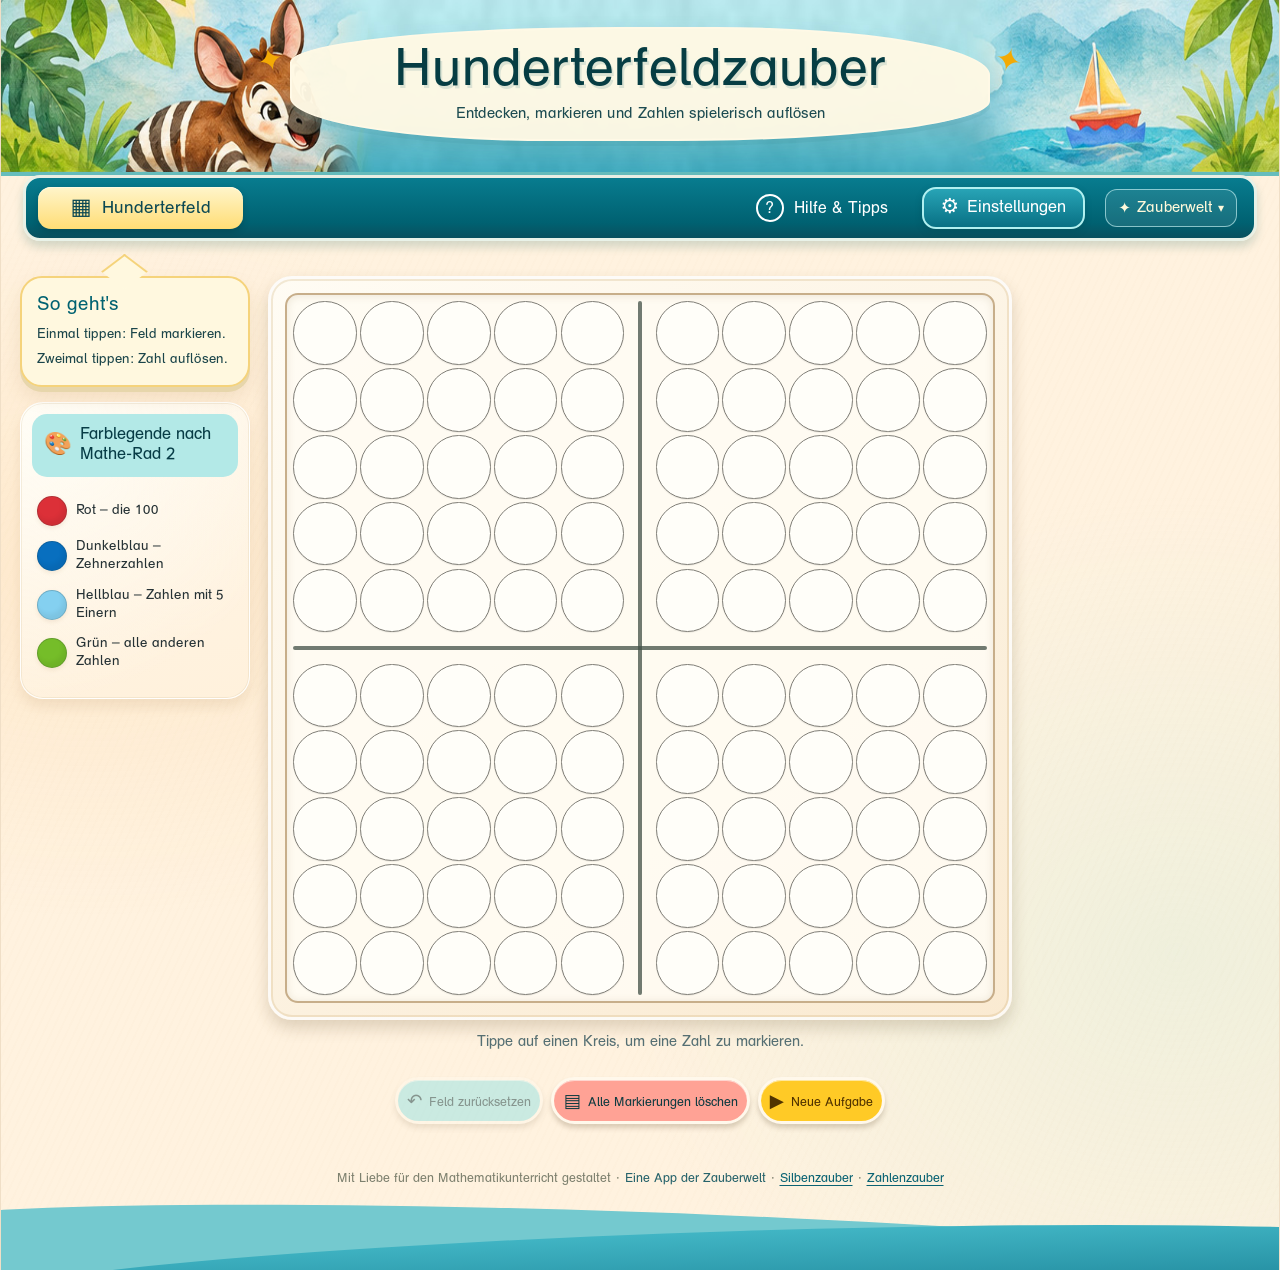
==== hunderterfeldzauber-release/index.html @ 1e8a5114 "Release Hunderterfeldzauber 1.0 as independent Zauberwelt site" ====
<!doctype html>
<html lang="de">
<head>
<meta charset="utf-8">
<meta name="viewport" content="width=device-width, initial-scale=1, viewport-fit=cover">
<meta name="theme-color" content="#0c6470">
<meta name="description" content="Hunderterfeldzauber – Zahlen verstecken, markieren und spielerisch auflösen.">
<title>Hunderterfeldzauber · Zauberwelt</title>
<style>
@font-face {
  font-family: "Druckschrift BH";
  src: url("[data-uri]") format("opentype");
  font-weight: 400;
  font-style: normal;
  font-display: swap;
}

:root {
  color-scheme: light;
  /* Die Datei enthält nur Regular: keine künstliche Fett- oder Kursivschrift. */
  font-synthesis: none;
  --ink: #113f43; --teal: #046675; --deep-teal: #064e59;
  --cream: #fff6e6; --paper: #fffaf0; --paper-edge: #e7d5b8;
  --green: #75bd29; --lightblue: #84d0f0; --blue: #086fbf; --red: #dc3038;
  --coral: #ff9f8d; --yellow: #ffcf42;
  font-family: "Druckschrift BH", "Trebuchet MS", "Arial Rounded MT Bold", system-ui, sans-serif;
}
* { box-sizing: border-box; }
html { background: #f7efe2; }
body { margin: 0; color: var(--ink); background: radial-gradient(ellipse at 20% 0%, #fffdf6 4%, #f7e9d3 85%); }
button, input { font: inherit; }
button { cursor: pointer; }
button:focus-visible, input:focus-visible + .switch-display, .voice-choices input:focus-visible { outline: 3px solid #fa9a24; outline-offset: 3px; }
button:disabled { cursor: not-allowed; opacity: .5; }
.hidden, [hidden] { display: none !important; }
.app-shell { max-width: 1536px; min-height: 100vh; margin: 0 auto; overflow: hidden; position: relative; border-left: 1px solid #f0dfc7; border-right: 1px solid #f0dfc7;
  background: radial-gradient(ellipse at 7% 45%, rgba(250,201,138,.22),transparent 35%), radial-gradient(ellipse at 92% 75%,rgba(197,234,213,.27),transparent 34%),
  repeating-linear-gradient(115deg,transparent 0,transparent 5px,rgba(180,125,64,.013) 5px,rgba(180,125,64,.013) 7px), #fff2df;
}
.hero { min-height: 179px; position:relative; display:flex; align-items:flex-start; justify-content:center; padding: 14px 220px 15px 265px;
 background: radial-gradient(ellipse at 46% 10%,rgba(242,255,254,.93),transparent 45%),linear-gradient(180deg,#ade6ea 0%,#aee4eb 72%,#69c9d5 100%);
 border-bottom: 5px solid #b6ddca; }
.hero::before { content:""; pointer-events:none; position:absolute; inset:0; background:linear-gradient(140deg,transparent 35%,rgba(255,255,255,.16) 70%),
 repeating-radial-gradient(circle at 90% 50%,rgba(255,255,255,.25) 0 1px,transparent 2px 10px);opacity:.45; }
.hero-okapi { position:absolute; left:clamp(0px,5vw,96px); bottom:-2px; width:300px; max-width:30%; height:181px; object-fit:contain; object-position:left bottom; pointer-events:none; }
.hero-title { position:relative; min-width:0; width:max-content; max-width:100%; text-align:center; border-radius:38% 24% 36% 25% / 25% 40% 24% 33%;
 padding: 5px 23px 15px; background:rgba(255,249,226,.9); border: 2px solid rgba(255,255,255,.7); box-shadow: 0 6px 0 rgba(37,126,134,.14), 0 12px 30px rgba(12,92,104,.08); transform:rotate(-.4deg); }
.hero h1 { font-size:clamp(2rem,4.2vw,4.2rem); margin: 0; white-space:nowrap; color: #063d43; font-weight:900; letter-spacing:-.045em; text-shadow: 2px 3px 0 rgba(12,96,105,.13); line-height:1.1; }
.hero p { font-size:clamp(.84rem,1.4vw,1.26rem); margin:8px 0 0; font-weight:700; color:#1c4b51; }
.hero-sparkle { position:absolute;color:#f3aa05;font-size:2rem;top:12px; }
.hero-sparkle-left { left:-35px; transform:rotate(-16deg); }.hero-sparkle-right { right:-34px;transform:rotate(16deg); }
.paper-boat { position:absolute; right: max(4%,35px); bottom: 23px; font-size:4.2rem; filter:drop-shadow(0 5px 1px rgba(3,73,88,.17)); transform:rotate(-5deg); }
.top-nav { min-height:62px; position:relative; z-index:2; margin:-1px 22px 0; padding:7px 12px; border-radius:17px; border: 3px solid rgba(255,254,241,.91);
 background:linear-gradient(180deg,#087c8f,#006171 75%,#09505e); display:flex; gap:20px; align-items:center; color:#f4ffff; box-shadow: 0 6px 10px rgba(21,96,91,.19); }
.active-tab { display:flex;align-items:center; gap:10px; min-width:205px; justify-content:center; color:#0b4852; background:linear-gradient(180deg,#fff5cb,#ffdd75);
 border-radius:13px; padding:10px 20px; font-weight:900; font-size:1.08rem; box-shadow:inset 0 1px #fff9df,0 3px 6px rgba(2,42,52,.28); }
.active-tab span { font-size:1.4rem; line-height:1; }
.nav-help { border:0; background:transparent; color:#fff; padding:9px 14px; font-size:1rem; font-weight:800; border-radius:12px; margin-left:auto; display:flex; align-items:center; gap:10px; }
.nav-help:hover { background:#ffffff20; }
.nav-help span { width:28px; height:28px; border-radius:50%; border:2px solid #fff; display:grid;place-items:center; font-size:1rem; }
.beta-label { font-size:.81rem; color:#b7e8e9; padding-right:16px; white-space:nowrap; }
.main-layout { position:relative; padding: 28px 26px 13px; display:grid; grid-template-columns:minmax(218px, .86fr) minmax(430px, 1.66fr) minmax(218px, .85fr); align-items:start; gap:23px; grid-template-areas:"left board right"; }
.left-rail { grid-area:left; padding-top:8px; }
.board-area { grid-area:board; min-width:0; display:flex; flex-direction:column; align-items:stretch; }
.right-rail { grid-area:right; padding-top:8px; }
.paper-card { border-radius:23px; border:1px solid rgba(255,255,255,.9); background:radial-gradient(circle at 0 0,#fffdf6,transparent 80%),linear-gradient(170deg,#fff6e8,#fff1dc);
 padding:18px 16px 21px; box-shadow:0 8px 12px #966d3a1e, inset 0 0 0 1px #d9c6a44a; }
.paper-card + .paper-card { margin-top:18px; }
.paper-brush { display:flex; align-items:center;gap:8px; margin:0 0 16px; padding:8px 10px; color:#073c46; background:#b3e9e7;
 border-radius:31% 6% 25% 8% / 12% 36% 16% 34%; font-size: clamp(1.06rem,1.5vw,1.45rem); line-height:1.2; font-weight:900; }
.paper-brush span { font-size:1.65rem; flex-shrink:0; }
.instruction { display:flex; align-items:center; gap:14px; margin:18px 1px; }
.instruction p { margin:0; line-height:1.42; font-size:1.04rem; color:#202d31; }
.finger-icon { font-size:2.45rem; display:inline-block; transform:rotate(-22deg); color:#0587a0; text-shadow:2px 1px #ffb92b; }
.legend-card .paper-brush { margin-bottom:22px; }
.legend-line { display:flex;align-items:center; gap:11px; margin:12px 0; line-height:1.34; font-size:.99rem; color:#263235; }
.legend-dot { width:34px;height:34px; flex-shrink:0; border-radius:50%; border: 1px solid rgba(27,47,48,.22); box-shadow:inset -3px -5px 4px rgba(0,0,0,.06), 0 2px 4px #9a74451f; }
.green { background:var(--green);}.lightblue {background:var(--lightblue);}.blue { background:var(--blue);}.red { background:var(--red); }
.left-tip { margin:18px 10px; font-size:.87rem; color:#6c6555; line-height:1.42; }
.reveal-zone { height:91px; position:relative; display:flex;align-items:center;justify-content:center; }
.reveal-placeholder { text-align:center; color:#658383; font-weight:700; font-size:clamp(.84rem,1.2vw,1.06rem); padding-top:5px; }
.reveal-placeholder span { color:#ffbb19; }
.speech-bubble { position:absolute; z-index:4; bottom:-12px; left:50%; transform:translateX(-50%); border:3px solid #fffdf2; border-radius:50% 43% 49% 45% / 43% 53% 41% 46%;
 min-width:176px; height:109px; background: radial-gradient(circle at 28% 18%,#fff9b4,#ffe171 40%,#ffc92a 88%); box-shadow: 0 5px 0 #e3ae49, 0 11px 14px #7c68442b;
 display:flex; align-items:center; justify-content:center; gap:7px; padding:5px 22px 10px; }
.speech-bubble::after { content:""; position:absolute; left:var(--tail-left, 25px); bottom:-15px; width:25px;height:25px; background:#ffd953; border-bottom:3px solid #fffdf2;border-left:3px solid #fffdf2; transform:rotate(-28deg) skew(-15deg); }
.bubble-number { color:#004a56; font-weight:900; font-size:clamp(3.45rem,5.4vw,5.6rem); letter-spacing:-.04em; text-shadow:2px 3px 0 #b5d5a9; line-height:1; }
.listen-btn { border:2px solid #277285; border-radius:999px; background:#fff9e7; color:#164752; font-weight:900; font-size:.84rem; padding:8px 9px; box-shadow: 0 3px 4px #977b3945; white-space:nowrap; }
.listen-btn:hover { background:white; }.listen-btn span:first-child { font-size:1.15rem; }
.bubble-sunshine { position:absolute; left:-35px; top:-15px; color:#f8af00; font-size:2.3rem; }
.pop-in { animation:pop .48s cubic-bezier(.15,1.25,.35,1.05) both; }
@keyframes pop { 0% { opacity:0; transform:translateX(-50%) scale(.55) rotate(-9deg) } 70%{transform:translateX(-50%) scale(1.06) rotate(2deg)} 100% {opacity:1;transform:translateX(-50%) scale(1) rotate(0)} }
.board-paper { border-radius:24px; padding:14px; background:linear-gradient(145deg,#fffcf4,#faead1); box-shadow:0 8px 16px rgba(92,68,33,.2), inset 0 0 0 3px rgba(255,255,255,.85),inset 0 0 0 5px rgba(191,148,81,.2); }
.board { width:100%; aspect-ratio:1; display:grid; grid-template-columns:repeat(10,minmax(0,1fr)); grid-template-rows:repeat(10,minmax(0,1fr)); gap:3px; padding:6px; position:relative;
 border:2px solid #c7ae8a; border-radius:13px; background:rgba(255,252,243,.91); box-shadow:inset 0 1px 9px #886e4628; }
.board::before, .board::after { content:""; position:absolute;pointer-events:none;z-index:0;background:rgba(87,78,66,.72);border-radius:4px; }
.board::before { height:calc(100% - 8px);width:4px;left:calc(50% - 2px);top:4px; }
.board::after { width:calc(100% - 8px);height:4px;top:calc(50% - 2px);left:4px; }
.number-cell { min-width:0;min-height:0; position:relative;z-index:1;border:0;background:none;color:#102f36;display:grid;place-items:center;padding:0;
 font-size:clamp(.8rem,1.65vw,1.42rem);font-weight:900; touch-action:manipulation; -webkit-tap-highlight-color:transparent; }
.number-cell::before { content:""; border:1.75px solid #807e77; background:#fffef9; border-radius:50%; width:83%; aspect-ratio:1;position:absolute; z-index:-1;box-shadow:0 1px 1px rgba(20,30,30,.08);transition:background .18s ease,transform .18s ease,border-color .18s ease; }
.number-cell:hover::before { transform:scale(1.06); border-color:#166a76; }
.number-cell:focus-visible { outline:3px solid #ff9808;outline-offset:-2px;border-radius:50%; }
.number-cell[data-color=green]::before { background:var(--green); border-color:#518e1b; }
.number-cell[data-color=lightblue]::before { background:var(--lightblue); border-color:#4299c4; }
.number-cell[data-color=blue]::before { background:var(--blue); border-color:#00528d; }
.number-cell[data-color=red]::before { background:var(--red); border-color:#a82529; }
.number-cell[data-color=blue], .number-cell[data-color=red] { color:white; }
.number-cell.is-selected::before { outline:2px solid #f5be30;outline-offset:1px; }
.board-reset-flash { animation: resetFlash .5s ease both; }
@keyframes resetFlash { 50% {filter:brightness(1.1)} }
.board-status { margin:13px 1px 15px; color:#567074; text-align:center; min-height:2em; font-size:.92rem; line-height:1.3; }
.board-actions { display:flex; gap:8px; justify-content:center; flex-wrap:wrap; }
.action-btn { border-radius:999px; border:3px solid #fff8eb; font-size:clamp(.79rem,.92vw,.92rem); font-weight:900; padding:10px 9px; color:#103b41; box-shadow:0 4px 5px #6952383d,inset 0 1px #ffffff8c; }
.action-btn span { font-size:1.15rem; margin-right:3px; vertical-align:-.06em; }
.action-btn:not(:disabled):hover { filter:brightness(1.04);transform:translateY(-1px); }
.reset-btn { background:#96e3e4; }.clear-btn { background:#ffa295; }.new-btn { background:#ffca26;color:#513300; }
.settings-card { padding-bottom:25px; }
.setting-line { position:relative; display:flex; align-items:center; justify-content:space-between; column-gap:8px; min-height:54px; border-bottom:1px solid #d8c7b2; color:#25383b; font-size:.99rem; cursor:pointer; }
.setting-line > span:first-child { padding-right:4px; }
.switch-input { position:absolute; right:3px; width:46px;height:28px; margin:0; opacity:0;cursor:pointer; }
.switch-display { width:46px; height:27px; background:#a8a9a5;border-radius:15px;position:relative;flex:0 0 46px;box-shadow:inset 0 2px 3px #00000026; transition:background .18s; }
.switch-display::before { content:""; position:absolute; left:3px; top:3px; width:21px;height:21px;border-radius:50%; background:#fffefa;box-shadow:0 1px 3px #0003;transition:transform .18s; }
.switch-input:checked + .switch-display {background:#55a83d;}.switch-input:checked + .switch-display::before { transform:translateX(19px); }
.settings-divider {border-top:2px solid #d7c4ab;margin:19px 0 20px;}
.voice-choices { border:0;margin:0;padding:0;min-width:0; }
.voice-choices legend { font-size:1.32rem; font-weight:900; margin-bottom:10px; color:#114953; }
.voice-choices legend span {margin-right:6px;}
.voice-choices label {display:flex;align-items:center;gap:9px;padding:8px 5px;cursor:pointer;font-size:1rem;border-radius:10px; }
.voice-choices label:has(input:checked) {background:#ecf4da;}
.voice-choices input {accent-color:#55a73e;width:19px;height:19px;margin:0;}
.voice-choices:disabled { opacity:.47; }
.voice-note {font-size:.8rem;line-height:1.45;margin:13px 2px 0;color:#7a6a54;}
.voice-note.is-muted {opacity:.67;}
.little-leaves {text-align:center;font-size:4.2rem;color:#76a970;opacity:.62;transform:rotate(-22deg);margin-top:5px;}
.footer-art {height:110px; margin-top:10px;position:relative;overflow:hidden;display:flex;justify-content:center;align-items:flex-start;padding-top:10px; }
.footer-art p {position:relative;z-index:3;margin:0;color:#7e816f;font-size:.79rem;}
.wave {position:absolute;bottom:-38px;width:120%;height:90px;left:-10%;border-radius:50% 50% 0 0;pointer-events:none;}
.wave-back {background:#74c9cf;transform:rotate(2deg);bottom:-32px;}
.wave-front {background:linear-gradient(180deg,#41b5c4,#197f94);bottom:-51px;left:-2%; transform:rotate(-1.8deg);}
.help-dialog {max-width:min(570px,calc(100vw - 20px));width:100%;border:2px solid #e9d2a7;border-radius:26px;background:#fff8e9;color:#263739;padding:0;box-shadow:0 20px 80px #152b346e;}
.help-dialog::backdrop {background:#063a469e;}
.help-inner {padding:22px 26px 25px;}.help-header {display:flex;gap:15px;justify-content:space-between;align-items:start;}
.help-header h2 {margin:0;color:#085466;font-size:1.45rem;}.help-header button {border:0;background:#e8dfc9;border-radius:50%;width:35px;height:35px;line-height:1;font-size:1.8rem;flex:0 0 35px;}
.help-dialog p,.help-dialog li {line-height:1.52;}.help-dialog ol {padding-left:24px;}.help-dialog li {margin-bottom:10px;}
.help-inner > button {margin-top:10px;}
@media (max-width:1180px) {
 .main-layout {grid-template-columns:minmax(205px,.85fr) minmax(380px,1.7fr) minmax(205px,.85fr);gap:14px;padding-left:15px;padding-right:15px;}
 .paper-card {padding:14px 11px;}.instruction {gap:8px;}.legend-line {font-size:.87rem; gap:8px;}.legend-dot {width:29px;height:29px;}
 .hero {padding-left:240px;padding-right:125px;}.paper-boat {right:20px;font-size:3.2rem;}
 .board-paper {padding:11px;}.action-btn {padding:10px 11px;}
}
@media (max-width:960px) {
 .hero {min-height:156px; padding:17px 25px 15px 205px;justify-content:center;}
 .hero-okapi {width:235px;height:156px;left:6px;}.hero h1 {font-size:clamp(2rem,4.9vw,3.3rem);}.hero p {font-size:1rem;}
 .paper-boat {display:none;}.main-layout {grid-template-columns:minmax(0,1fr) minmax(0,1fr);grid-template-areas:"board board" "left right";max-width:750px;margin:0 auto;gap:14px;padding-top:15px;}
 .board-area {max-width:640px;width:100%;justify-self:center;}.left-rail,.right-rail{padding-top:0;}.reveal-zone {height:86px;}
 .paper-brush {font-size:1.15rem;}.paper-card {padding:15px 18px;}.legend-line {font-size:.97rem;}.instruction {gap:13px;}
 .left-tip {display:none;}.little-leaves {display:none;}
}
@media (max-width:640px) {
 .hero {min-height:110px; padding:17px 10px 11px 86px;}
 .hero-okapi {width:129px;height:109px;left:-26px;object-fit:contain;}
 .hero-title {padding:7px 8px 9px;border-radius:30px;max-width:100%;}
 .hero h1 {font-size:clamp(1.23rem,5.7vw,2rem);letter-spacing:-.05em;}
 .hero p {font-size:clamp(.62rem,2.55vw,.9rem);margin-top:6px;font-weight:700;}
 .hero-sparkle {display:none;}
 .top-nav {margin:0 8px;min-height:51px;border-width:2px;padding:5px 7px;border-radius:12px;gap:5px;}
 .active-tab {min-width:0; padding:8px 12px;font-size:.84rem;gap:5px;border-radius:9px;white-space:nowrap;}
 .active-tab span {font-size:1rem;}.nav-help {padding:7px 5px;font-size:.8rem;gap:5px;}.nav-help span {width:24px;height:24px;font-size:.85rem;}
 .beta-label {display:none;}
 .main-layout {display:flex; flex-direction:column;gap:16px;padding:7px 10px 20px;}
 .board-area {order:0;}.left-rail {order:1;width:100%;display:grid;grid-template-columns:1fr;gap:13px;}
 .right-rail {order:2;width:100%;}.paper-card + .paper-card {margin:0;}
 .reveal-zone {height:86px;}.reveal-placeholder {font-size:.83rem;max-width:100%;}
 .speech-bubble {height:95px;min-width:142px;bottom:-10px;}.bubble-number {font-size:3.5rem;}.listen-btn {font-size:.7rem;padding:7px;}.bubble-sunshine {left:-24px;}
 .board-paper {padding:7px;border-radius:16px;}.board {gap:2px;padding:3px;border-radius:8px;}
 .number-cell {font-size:clamp(.65rem,3vw,1rem);}.number-cell::before {border-width:1.2px;width:88%;}
 .board-status {margin:12px 0;font-size:.78rem;min-height:2.3em;}
 .board-actions {display:grid;grid-template-columns:1fr 1fr;gap:8px;align-items:stretch;}
 .action-btn {padding:10px 7px;font-size:.79rem;border-width:2px;border-radius:22px;white-space:normal;}
 .action-btn span {font-size:1rem;margin-right:2px;}.new-btn {grid-column:1/-1;}
 .paper-brush {font-size:1.15rem;}.paper-card{padding:15px 16px;}.legend-card .paper-brush{margin-bottom:14px;}
 .legend-line {margin:9px 0;font-size:.91rem;}.legend-dot{height:30px;width:30px;}
 .instruction {margin:11px 1px;}.instruction p {font-size:.96rem;}
 .footer-art {height:80px;}.footer-art p {font-size:.69rem;text-align:center;margin:0 15px;}
}
@media (max-width:355px) {
 .hero {padding-left:80px;}.hero-okapi {width:114px;left:-24px;}.hero h1 {font-size:1.16rem;}.hero p {font-size:.58rem;}
 .main-layout {padding-left:7px;padding-right:7px;}.number-cell {font-size:.64rem;}.number-cell::before {width:89%;}
 .nav-help {font-size:.73rem;}.active-tab {font-size:.78rem;padding:8px 7px;}
}
@media (prefers-reduced-motion:reduce) {
 *,*::before,*::after {animation-duration:.001ms!important; transition-duration:.001ms!important;}
}

/* Phase C.1: freigegebene Designkorrekturen, ohne Spiellogikänderungen */
.nav-settings {
  margin-left:auto; display:inline-flex; align-items:center; justify-content:center;
  gap:8px; border:2px solid #b0f0f0; border-radius:14px;
  background:linear-gradient(180deg,#28a4b6,#087084);
  color:#fff; font-weight:900; font-size:1.03rem; padding:9px 17px;
  box-shadow:0 3px 6px #044a5566;
}
.nav-settings:hover { background:linear-gradient(180deg,#4eb6c2,#087084); }
.nav-settings span { font-size:1.3rem; line-height:1; }
.nav-help { margin-left:auto; }
.nav-settings { margin-left:0; }
.main-layout {
  max-width:1320px; margin:0 auto; padding:26px 24px 24px;
  display:flex; flex-direction:column; align-items:center; gap:22px;
}
.left-rail { width:100%; max-width:980px; padding-top:0; display:grid; grid-template-columns:repeat(2,minmax(0,1fr)); gap:18px; align-items:start; }
.board-area { width:100%; max-width:980px; display:flex; flex-direction:column; align-items:center; }
.okapi-guide { display:flex;align-items:center;gap:12px;min-height:118px; }
.guide-okapi { width:92px;height:112px; flex:0 0 92px;display:flex;align-items:flex-end;overflow:hidden; border-radius:45% 45% 32% 40%;background:#b2e6e8;box-shadow:0 4px 12px #855d3a29; }
.guide-okapi img { display:block;width:175px;height:110px;max-width:none;object-fit:cover;object-position:left bottom;transform:translateX(-24px); }
.guide-bubble { position:relative;flex:1;min-width:0;display:flex;flex-direction:column;gap:8px;background:#fff8df;border:2px solid #f5d37b;border-radius:23px;padding:15px 13px;box-shadow:0 5px 0 #e7d6ab,0 10px 18px #a87e4b26;font-size:.88rem;line-height:1.25;color:#1b454a; }
.guide-bubble::before {content:"";position:absolute;left:-10px;top:48%;width:16px;height:16px;background:#fff8df;border-left:2px solid #f5d37b;border-bottom:2px solid #f5d37b;transform:rotate(45deg);}
.guide-bubble strong {color:#006271;font-size:1.12rem; display:block;}
.legend-card .paper-brush {margin-bottom:17px;}
.legend-line {font-size:1rem;gap:10px;}
.board-paper {position:relative; width:100%; max-width:920px; padding:clamp(10px,1.3vw,18px); margin:0 auto;}
.board {
  --cross-gap: clamp(18px,2vw,28px);
  width:100%; aspect-ratio:1; grid-template-columns: repeat(5,minmax(0,1fr)) var(--cross-gap) repeat(5,minmax(0,1fr));
  grid-template-rows: repeat(5,minmax(0,1fr)) var(--cross-gap) repeat(5,minmax(0,1fr));
  gap:2px; padding:6px;
}
.board::before {height:calc(100% - 12px);width:4px;left:calc(50% - 2px);top:6px;background:rgba(66,79,70,.75);}
.board::after {width:calc(100% - 12px);height:4px;top:calc(50% - 2px);left:6px;background:rgba(66,79,70,.75);}
.number-cell::before {width:94.5%;border-width:1.7px;}
.number-cell {font-size:clamp(.76rem,1.75vw,1.55rem);}
/* Die Zahlblase folgt dem konkreten angeklickten Kreis, auch in Zeile 1/10. */
.speech-bubble {
  --move-y:-100%; pointer-events:none;z-index:10;
  min-width:130px;width:max-content;max-width:180px;height:112px;
  padding:5px 24px 9px;left:50%;top:0;bottom:auto;
  transform:translate(-50%,var(--move-y));border-radius:48% 45% 49% 42% / 46% 53% 44% 47%;
}
.speech-bubble.is-below { --move-y:0%; }
.speech-bubble::after {left:calc(var(--tail-x, 50%) - 12px);bottom:-13px;top:auto;transform:rotate(-45deg);}
.speech-bubble.is-below::after {top:-13px;bottom:auto;border-left:0;border-bottom:0;border-right:3px solid #fffdf2;border-top:3px solid #fffdf2;transform:rotate(-45deg);}
.bubble-number {font-size:clamp(3.5rem,5.6vw,5.6rem);}
.pop-in {animation:anchoredPop .43s cubic-bezier(.18,1.19,.31,1) both;}
@keyframes anchoredPop {
  0% {opacity:0;transform:translate(-50%,var(--move-y)) scale(.55) rotate(-7deg)}
  75% {opacity:1;transform:translate(-50%,var(--move-y)) scale(1.07) rotate(2deg)}
  100% {opacity:1;transform:translate(-50%,var(--move-y)) scale(1) rotate(0deg)}
}
/* Modales, nicht layoutverschiebendes Einstellungsfeld */
.settings-dialog {
  position:fixed;inset: min(220px,23vh) max(14px,calc((100vw - 1536px)/2 + 26px)) auto auto;
  width:min(365px,calc(100vw - 24px)); max-width:none;max-height:calc(100dvh - min(220px,23vh) - 15px);
  margin:0;border:0;padding:0;overflow-y:auto;border-radius:23px;
  color:var(--ink);background:#fff8eb;
  box-shadow:0 18px 65px #134b5666,0 0 0 3px #ffffff88;
}
.settings-dialog::backdrop {background:rgba(9,55,66,.18);}
.settings-dialog .settings-card {box-shadow:none;border:0;border-radius:23px;}
.settings-top {display:flex;align-items:flex-start;gap:8px;}
.settings-top .paper-brush {flex:1;margin:0 0 13px;}
.close-settings {width:35px;height:35px;flex:0 0 35px;display:grid;place-items:center;font-size:1.7rem;line-height:1;color:#164a54;border:0;border-radius:50%;background:#e6e6d8;}
.close-settings:hover {background:#e7d4b8;}
@media (max-width:960px) {
  .main-layout {display:flex;flex-direction:column;align-items:center;max-width:820px;padding:18px 16px;gap:22px;}
  .board-area {order:0;max-width:760px;}
  .left-rail {order:1;width:100%;max-width:760px;display:grid;grid-template-columns:minmax(0,1fr) minmax(0,1fr);gap:16px;padding:0;align-items:start;}
  .okapi-guide {margin:0;}
  .nav-settings {padding:8px 12px;font-size:.94rem;}
  .settings-dialog {top:75px;max-height:calc(100dvh - 90px);}
}
@media (max-width:640px) {
  .main-layout {display:flex;flex-direction:column;padding:12px 10px 20px;gap:20px;}
  .left-rail {display:flex;flex-direction:column;gap:15px;width:100%;max-width:560px;}
  .okapi-guide {width:100%;margin:0;}
  .legend-card {width:100%;}
  .nav-settings {font-size:.8rem;padding:7px 8px;border-radius:9px;gap:4px;}
  .nav-settings span {font-size:1rem;}
  .nav-help {font-size:.78rem;padding:7px 4px;gap:4px;}
  .board-paper {padding:7px;}
  .board {--cross-gap:14px;gap:1px;padding:3px;}
  .number-cell::before {width:95%;border-width:1.2px;}
  .speech-bubble {min-width:104px;height:90px;max-width:140px;padding:4px 16px 8px;}
  .bubble-number {font-size:3.5rem;}
  .settings-dialog {inset:65px 8px auto auto;width:min(365px,calc(100vw - 16px));max-height:calc(100dvh - 78px);}
}
@media (max-width:355px) {
  .active-tab {font-size:.7rem;padding:8px 5px;gap:3px;}
  .top-nav {gap:3px;padding:4px;}
  .nav-settings {font-size:.73rem;padding:7px 5px;gap:3px;}
  .nav-help {font-size:0;gap:0;padding:6px 3px;}
  .nav-help span {font-size:.85rem;}
  .board {--cross-gap:12px;}
  .speech-bubble {min-width:94px;height:84px;}
}
@media (min-width:641px) and (max-width:1180px) {
  .top-nav { gap:9px; }
  .nav-help { white-space:nowrap; }
  .beta-label {display:none;}
}
@media (max-width:640px) {
  .nav-help {white-space:nowrap;}
  .number-cell::before {width:90%;}
}
.guide-okapi img {transform:translateX(-49px);}


/* Phase C.3 – Legende links neben dem zentrierten Feld; Banner-Okapi spricht. */
@media (min-width: 1101px) {
  .main-layout {
    display:grid;
    grid-template-columns: minmax(0, 1fr) minmax(0, 60%) minmax(0, 1fr);
    grid-template-rows: min-content 1fr;
    gap: 15px 0;
    max-width:1536px;
    margin:0 auto;
    padding:35px 19px 26px;
    align-items:start;
  }
  .okapi-guide {
    grid-area:auto;
    grid-column:1;
    grid-row:1;
    width:calc(100% - 18px);
    margin:0 18px 3px 0;
  }
  .left-rail {
    grid-area:auto;
    grid-column:1;
    grid-row:2;
    width:calc(100% - 18px);
    max-width:none;
    display:block;
    margin:0 18px 0 0;
  }
  .board-area {
    grid-area:auto;
    grid-column:2;
    grid-row:1 / span 2;
    max-width:none;
    width:100%;
    justify-self:center;
  }
  .board-paper {max-width:100%;}
  .board-actions {width:100%;}
}
/* Nur eine Sprechblase: Ihr oberer Zipfel weist zum Okapi im Banner. */
.okapi-guide {display:block; position:relative; min-height:0; margin:0;}
.guide-bubble {
  width:100%; min-width:0; display:flex; flex-direction:column;
  gap:8px; padding:15px 15px 16px;
  background:#fff8df; border:2px solid #f5d37b;
  border-radius:22px;
  box-shadow:0 5px 0 #e7d6ab,0 10px 18px #a87e4b26;
  font-size:clamp(.84rem,1.05vw,1rem);
  line-height:1.3;
}
.guide-bubble::before {
  content:""; position:absolute; z-index:0;
  left:clamp(38px,39%,110px); top:-21px;
  width:27px; height:27px;
  background:#fff8df;
  border-top:2px solid #f5d37b;
  border-left:2px solid #f5d37b;
  border-bottom:0; border-right:0;
  transform:rotate(45deg) skew(-8deg,-8deg);
}
.guide-bubble strong,.guide-bubble span {position:relative;z-index:1;}
.guide-bubble strong {font-size:1.19rem;}
/* Statische Farblegende: Sichtbarkeit ausschließlich über Einstellungen. */
.legend-card { padding:11px 11px 13px; }
.legend-card .paper-brush.legend-heading {
  margin:0; padding:11px 12px; border-radius:15px;
  display:flex; align-items:center; gap:8px;
  color:#073c46; background:#b3e9e7;
  font-size:clamp(.99rem,1.3vw,1.27rem); line-height:1.25;
  text-align:left;
}
.legend-heading > span { flex:none; font-size:1.4rem; }
.legend-details {padding:7px 5px 1px;}
.legend-details .legend-line {font-size:clamp(.85rem,1vw,1.01rem);gap:9px;margin:12px 0;}
.legend-details .legend-dot {width:30px;height:30px;}
@media (max-width: 1100px) {
  .main-layout {
    display:flex;flex-direction:column;align-items:center;
    gap:18px;max-width:810px;padding:27px 16px 20px;
  }
  .okapi-guide {order:0;align-self:flex-start;width:min(330px,100%);margin:0 0 0 14px;}
  .board-area {order:1;max-width:760px;width:100%;}
  .left-rail {order:2;display:block;max-width:760px;width:100%;margin:0;}
  .legend-card {max-width:350px;}
  .board-paper {max-width:760px;}
  .guide-bubble::before {left:38px;}
}
@media (max-width:640px) {
  .main-layout {gap:14px;padding:27px 9px 20px;}
  .okapi-guide {margin:0 0 0 5px;width:min(315px,calc(100% - 10px));}
  .guide-bubble {padding:12px 14px;font-size:.9rem;gap:5px;}
  .guide-bubble strong {font-size:1.13rem;}
  .legend-card {max-width:none;}
  .legend-card .paper-brush.legend-heading {font-size:1rem;min-height:52px;}
}
/* Titel und Hunderterfeld liegen auf derselben mittigen Seitenachse. */
.hero {padding-left:0; padding-right:0;}
@media (min-width:961px) and (max-width:1180px) {
  .hero-okapi {width:225px;left:8px;}
}
@media (min-width:641px) and (max-width:960px) {
  .hero-okapi {width:clamp(110px,21vw,165px);left:0;}
}
@media (max-width:640px) {
  .hero-okapi {width:clamp(69px,21vw,96px);left:-15px;}
}
/* Die Legendenüberschrift bricht auch in schmalen Seitenleisten um. */
.legend-card .legend-heading {overflow-wrap:break-word; hyphens:auto;}
@media (max-width:640px) {
  .hero {min-height:124px;}
  .hero-okapi {width:110px;height:116px;left:-18px;bottom:-2px;}
}

/* Beta 1.4: die hinterlegte Schulschrift gilt für die gesamte Anwendung. */
html, body, button, input, select, textarea, dialog, label, legend, fieldset {
  font-family:"Druckschrift BH", "Trebuchet MS", system-ui, sans-serif;
}
/* Text, Zahlen und Bedienelemente nutzen dieselbe Schulschrift. */
button, input, select, textarea, .number-cell, .bubble-number {font-family:inherit;}
/* Der Modus ohne Zahlenblase setzt eingeschaltete Sprachausgabe voraus. */
.conditional-setting:has(.switch-input:disabled) {opacity:.48;cursor:not-allowed;}
.conditional-setting .switch-input:disabled {cursor:not-allowed;}
.conditional-setting .switch-input:disabled + .switch-display {background:#b1b3ad;box-shadow:inset 0 2px 3px #00000018;}

/* Schriftkorrektur 1.5.1: echte Form der hochgeladenen Schulschrift unverzerrt zeigen. */
.hero h1, .bubble-number { letter-spacing: normal; }


/* Beta 1.5.2: Die hochgeladene Druckschrift soll in allen sichtbaren Text- und Zahlenbereichen eindeutig greifen. */
html, body {
  font-synthesis: none;
}
.app-shell, .app-shell *:not([aria-hidden="true"]) {
  font-family: "Druckschrift BH", "Trebuchet MS", system-ui, sans-serif !important;
}
.hero h1,
.hero p,
.top-nav,
.active-tab,
.nav-help,
.nav-settings,
.beta-label,
.guide-bubble,
.guide-bubble strong,
.legend-card,
.legend-card *,
.number-cell,
.number-cell::before,
.bubble-number,
.board-status,
.action-btn,
.settings-card,
.settings-card *,
.help-inner,
.help-inner * {
  font-family: "Druckschrift BH", "Trebuchet MS", system-ui, sans-serif !important;
  font-synthesis: none;
}
.hero h1,
.hero p,
.active-tab,
.nav-help,
.nav-settings,
.beta-label,
.guide-bubble,
.guide-bubble strong,
.legend-card,
.legend-card *,
.number-cell,
.bubble-number,
.board-status,
.action-btn {
  font-weight: 400 !important;
  letter-spacing: 0 !important;
}


/* Release Candidate 1 – durchgehendes Aquarell-Panorama statt einzelnem Bild. */
.hero {
  background: #a8dfe8 url("[data-uri]") center / 100% 100% no-repeat !important;
  min-height:176px;
  padding:14px 10px 18px !important;
  display:flex;
  align-items:center;
  justify-content:center;
  border-bottom:4px solid #66bdbd;
}
.hero::before {display:none;}
.hero-title {
  flex: 0 1 auto;
  width:min(800px, 67vw);
  max-width:calc(100% - 24px);
  padding:13px 24px 18px;
  margin:0 auto;
  transform:none;
  background:rgba(255,249,228,.96);
  border:2px solid #fff9e6;
  border-radius:47% 39% 45% 37% / 31% 42% 35% 38%;
  box-shadow:0 5px 0 rgba(52,129,135,.11),0 8px 22px rgba(27,116,130,.1);
}
.hero h1 {
  font-size:clamp(2rem,4.15vw,3.9rem);
  line-height:1.1;
}
.hero p {font-size:clamp(.8rem,1.18vw,1.13rem); margin-top:7px;}
/* Schriftgröße aufgelöster Zahlen innerhalb der Kreise um Faktor 1,5. */
.number-cell {font-size:clamp(1.14rem,2.625vw,2.325rem) !important; line-height:1;}
@media (max-width:640px) {
  .hero {min-height:124px;padding:10px 5px 10px !important;}
  .hero-title {width:min(75%,390px);padding:8px 9px 10px; border-radius:25px;}
  .hero h1 {font-size:clamp(1.12rem,5.2vw,1.75rem);}
  .hero p {font-size:clamp(.54rem,2.45vw,.78rem);}
  .hero-sparkle {display:none;}
  .number-cell {font-size:clamp(.975rem,4.5vw,1.5rem) !important;}
}
@media (max-width:355px) {
  .hero h1 {font-size:1.07rem;}
  .number-cell {font-size:.96rem !important;}
}

/* RC1 visual QA: Papierfläche verdeckt nicht das Okapi im Panorama. */
@media (min-width:641px) {
  .hero-title {width:min(700px,55vw);}
}
@media (max-width:640px) {
  .hero {background-image:url("[data-uri]") !important;}
  .hero-title {width:min(73%,390px);}
  .hero h1 {font-size:clamp(1.05rem,5vw,1.7rem);}
}
@media (max-width:355px) {
  .hero-title {width:73%;}
  .hero h1 {font-size:1.04rem;}
  .footer-art p {font-size:.61rem;line-height:1.15;margin:0 13px;max-width:92%;}
}


.top-nav{overflow:visible}
.world-links{position:relative;flex:0 0 auto;margin:0 5px 0 0;font-size:.95rem;z-index:30}
.world-links summary{list-style:none;cursor:pointer;display:flex;align-items:center;justify-content:center;gap:6px;padding:9px 12px;border:1px solid #c2eff0aa;border-radius:12px;color:#fff9db;background:#ffffff18;user-select:none;white-space:nowrap}
.world-links summary::-webkit-details-marker{display:none}
.world-links summary:hover,.world-links[open] summary{background:#ffffff30}
.world-links summary:focus-visible{outline:3px solid #ffbd3d;outline-offset:3px}
.world-chevron{font-size:.8em;transform-origin:center;transition:transform .15s ease}
.world-links[open] .world-chevron{transform:rotate(180deg)}
.world-links-panel{position:absolute;right:0;top:calc(100% + 8px);min-width:208px;padding:10px;border:2px solid #e6d5b1;border-radius:16px;background:#fff8e8;box-shadow:0 10px 25px #16404a55;display:grid;gap:5px;color:#134d55}
.world-links-heading{font-size:.88rem;color:#41666c;padding:3px 8px 7px}
.world-links-panel a{color:#064c56;display:block;padding:10px;border-radius:9px;text-decoration:none;font-size:1rem}
.world-links-panel a:hover,.world-links-panel a:focus-visible{background:#bee9e4;text-decoration:underline}
.footer-art p{max-width:96%;text-align:center;line-height:1.5}
.footer-art strong{font-weight:400;color:#27636b}
.footer-links a{color:#0a6373;text-decoration:underline;text-underline-offset:3px}
.footer-links a:focus-visible{outline:2px solid #0a6373;outline-offset:3px}
@media(max-width:640px){.top-nav{gap:4px}.world-links{font-size:.73rem;margin-right:0}.world-links summary{padding:7px 6px;gap:3px}.world-links-panel{right:-2px;min-width:190px}.footer-art{min-height:87px;height:auto;padding:10px 12px 48px}.footer-art p{font-size:.72rem}}
@media(max-width:355px){.top-nav{gap:2px}.active-tab{min-width:0}.world-links{font-size:.68rem}.world-links summary{padding:7px 3px;gap:2px}.world-chevron{display:none}.nav-settings{padding:7px 3px}}
</style>


</head>
<body>
<div class="app-shell">
  <header class="hero">
    <div class="hero-title">
      <span class="hero-sparkle hero-sparkle-left" aria-hidden="true">✦</span>
      <h1>Hunderterfeldzauber</h1>
      <p>Entdecken, markieren und Zahlen spielerisch auflösen</p>
      <span class="hero-sparkle hero-sparkle-right" aria-hidden="true">✦</span>
    </div>
  </header>
  <nav class="top-nav" aria-label="Hauptnavigation">
    <span class="active-tab" aria-current="page"><span aria-hidden="true">▦</span> Hunderterfeld</span>
    <button class="nav-help" type="button" id="helpButton" aria-haspopup="dialog"><span aria-hidden="true">?</span> Hilfe &amp; Tipps</button>
    <button class="nav-settings" type="button" id="settingsButton" aria-haspopup="dialog" aria-controls="settingsDialog"><span aria-hidden="true">⚙</span> Einstellungen</button>
    <details class="world-links" id="worldLinks"><summary aria-label="Weitere Apps der Zauberwelt anzeigen"><span aria-hidden="true">✦</span> Zauberwelt <span class="world-chevron" aria-hidden="true">▾</span></summary><div class="world-links-panel"><span class="world-links-heading">Entdecke die Zauberwelt</span><a href="https://silbenzauber.lessqq.de/" target="_blank" rel="noopener noreferrer">Silbenzauber</a><a href="https://silbenzauber.pages.dev/zahlenzauber/" target="_blank" rel="noopener noreferrer">Zahlenzauber</a></div></details>
  </nav>
  <main class="main-layout">
    <section class="okapi-guide" aria-label="So geht es – Tipp vom Okapi im Banner">
      <div class="guide-bubble"><strong>So geht's</strong><span>Einmal tippen: Feld markieren.</span><span>Zweimal tippen: Zahl auflösen.</span></div>
    </section>
    <aside class="left-rail" aria-label="Farblegende">
      <section class="paper-card legend-card" id="legendCard">
        <h2 class="paper-brush legend-heading" id="legendHeading"><span aria-hidden="true">🎨</span> Farblegende nach Mathe-Rad&nbsp;2</h2>
        <div id="legendDetails" class="legend-details">
          <div class="legend-line"><span class="legend-dot red"></span><span><strong>Rot</strong> – die 100</span></div>
          <div class="legend-line"><span class="legend-dot blue"></span><span><strong>Dunkelblau</strong> – Zehnerzahlen</span></div>
          <div class="legend-line"><span class="legend-dot lightblue"></span><span><strong>Hellblau</strong> – Zahlen mit 5 Einern</span></div>
          <div class="legend-line"><span class="legend-dot green"></span><span><strong>Grün</strong> – alle anderen Zahlen</span></div>
        </div>
      </section>
    </aside>

    <section class="board-area" aria-label="Hunderterfeld spielen">
      <div class="board-paper" id="boardPaper">
        <div class="board" id="board" role="group" aria-label="Hunderterfeld mit 100 Feldern, von links oben 1 bis rechts unten 100"></div>
        <div class="speech-bubble hidden" id="speechBubble" role="status" aria-label="Aufgelöste Zahl">
          <span class="bubble-number" id="bubbleNumber"></span>
        </div>
      </div>
      <p class="board-status" id="boardStatus" role="status">Tippe auf einen Kreis, um eine Zahl zu markieren.</p>
      <div class="board-actions">
        <button class="action-btn reset-btn" id="resetSelected" type="button" disabled><span aria-hidden="true">↶</span> Feld zurücksetzen</button>
        <button class="action-btn clear-btn" id="clearAll" type="button"><span aria-hidden="true">▤</span> Alle Markierungen löschen</button>
        <button class="action-btn new-btn" id="newTask" type="button"><span aria-hidden="true">▶</span> Neue Aufgabe</button>
      </div>
    </section>

  </main>
<dialog id="settingsDialog" class="settings-dialog" aria-labelledby="settingsTitle">
      <section class="paper-card settings-card">
        <div class="settings-top"><h2 id="settingsTitle" class="paper-brush"><span aria-hidden="true">⚙</span> Einstellungen</h2><button id="closeSettings" class="close-settings" type="button" aria-label="Einstellungen schließen">×</button></div>
        <label class="setting-line" for="showInField"><span>Zahl im Feld anzeigen</span><input type="checkbox" id="showInField" class="switch-input"><span class="switch-display" aria-hidden="true"></span></label>
        <label class="setting-line" for="speechEnabled"><span>Sprachausgabe</span><input type="checkbox" id="speechEnabled" class="switch-input"><span class="switch-display" aria-hidden="true"></span></label>
        <label class="setting-line conditional-setting" for="speechOnly"><span>Nur vorlesen – ohne Zahlenblase</span><input type="checkbox" id="speechOnly" class="switch-input" disabled><span class="switch-display" aria-hidden="true"></span></label>
        <label class="setting-line" for="animationEnabled"><span>Animation bei Auflösung</span><input type="checkbox" id="animationEnabled" class="switch-input"><span class="switch-display" aria-hidden="true"></span></label>
        <label class="setting-line" for="legendEnabled"><span>Farblegende anzeigen</span><input type="checkbox" id="legendEnabled" class="switch-input"><span class="switch-display" aria-hidden="true"></span></label>
        <div class="settings-divider"></div>
        <fieldset class="voice-choices" id="voiceChoices"><legend><span aria-hidden="true">🎙</span> Stimme</legend>
          <label><input type="radio" name="voiceType" value="male"> Männlich</label>
          <label><input type="radio" name="voiceType" value="female"> Weiblich</label>
        </fieldset>
        <p class="voice-note" id="voiceNote">Die verfügbaren Stimmen hängen vom Browser und Gerät ab.</p>
      </section>
    </dialog>
  <footer class="footer-art" aria-label="Apps der Zauberwelt"><p>Mit Liebe für den Mathematikunterricht gestaltet · <strong>Eine App der Zauberwelt</strong><span class="footer-links"> · <a href="https://silbenzauber.lessqq.de/" target="_blank" rel="noopener noreferrer">Silbenzauber</a> · <a href="https://silbenzauber.pages.dev/zahlenzauber/" target="_blank" rel="noopener noreferrer">Zahlenzauber</a></span></p><div class="wave wave-back"></div><div class="wave wave-front"></div></footer>
</div>
<dialog id="helpDialog" class="help-dialog" aria-labelledby="helpTitle">
  <div class="help-inner">
    <div class="help-header"><h2 id="helpTitle">So funktioniert der Hunderterfeldzauber</h2><button type="button" id="closeHelp" aria-label="Hilfe schließen">×</button></div>
    <p>Auf dem Hunderterfeld liegen die Zahlen <strong>1 bis 100</strong> – zunächst unsichtbar. Die Anordnung folgt Zeilen mit je zehn Zahlen.</p>
    <ol>
      <li><strong>Erster Klick:</strong> Ein Kreis erhält seine Farbe nach Mathe-Rad 2. Die Zahl bleibt verdeckt.</li>
      <li><strong>Zweiter Klick:</strong> Nur diese Zahl wird in der großen Sprechblase aufgelöst. Andere Felder bleiben unverändert.</li>
      <li><strong>Zurücksetzen:</strong> Das zuletzt gewählte Feld wird wieder weiß. „Alle Markierungen löschen“ leert das gesamte Feld.</li>
    </ol>
    <p><strong>Rechtsklick auf einen Kreis:</strong> Dieses Feld wird wieder weiß. <strong>Klick auf freie Flächen:</strong> Die große Zahlenblase verschwindet; Markierungen bleiben bestehen. Auch mit Rechtsklick lässt sich die Blase schließen.</p>
    <p>Unter Einstellungen kannst du „Nur vorlesen – ohne Zahlenblase“ einschalten, sobald die Sprachausgabe aktiviert ist. Die aufgelöste Zahl wird dann gesprochen, aber keine große Blase angezeigt.</p>
    <p>Ob die Zahl zusätzlich <strong>im Kreis</strong> stehen soll, kannst du rechts einstellen. Die Sprachausgabe nutzt verfügbare deutsche Browserstimmen; ob männliche und weibliche Stimmen verfügbar sind, hängt vom Gerät ab.</p>
    <button type="button" class="action-btn new-btn" id="helpGotIt">Verstanden!</button>
  </div>
</dialog>
<script>
/* Fachlogik des Hunderterfeldzaubers; auch ohne Browser testbar. */
(function (root, factory) {
  const api = factory();
  if (typeof module === 'object' && module.exports) module.exports = api;
  root.HunderterModel = api;
})(typeof globalThis !== 'undefined' ? globalThis : this, function () {
  'use strict';
  const SIZE = 100;
  function assertNumber(n) {
    if (!Number.isInteger(n) || n < 1 || n > SIZE) throw new RangeError('Zahl muss zwischen 1 und 100 liegen');
  }
  function colorFor(n) {
    assertNumber(n);
    if (n === 100) return 'red';
    if (n % 10 === 0) return 'blue';
    if (n % 10 === 5) return 'lightblue';
    return 'green';
  }
  function createBoard() { return Array(SIZE).fill(0); }
  // 0: verdeckt, 1: markiert, 2: aufgelöst; erneut auflösen ohne versehentliche Rücksetzung.
  function tap(board, n) {
    assertNumber(n);
    const next = board.slice();
    next[n - 1] = Math.min(2, next[n - 1] + 1);
    return { board: next, state: next[n - 1], number: n, color: colorFor(n) };
  }
  function resetOne(board, n) {
    assertNumber(n);
    const next = board.slice(); next[n - 1] = 0; return next;
  }
  return { SIZE, colorFor, createBoard, tap, resetOne };
});

</script>
<script>
(function () {
  'use strict';
  const Model = window.HunderterModel;
  const STORAGE_KEY = 'hunderterfeldzauber-beta-settings-v1';
  const DEFAULTS = { showInField: false, speechEnabled: false, speechOnly: false, animationEnabled: true, legendEnabled: true, voiceType: 'female' };
  const boardElement = document.getElementById('board');
  const boardPaper = document.getElementById('boardPaper');
  const bubble = document.getElementById('speechBubble');
  const bubbleNumber = document.getElementById('bubbleNumber');
  const status = document.getElementById('boardStatus');
  const selectedReset = document.getElementById('resetSelected');
  const legendCard = document.getElementById('legendCard');
  // Die Legende ist keine Schaltfläche mehr. Nur der Schalter in
  // Einstellungen blendet die komplette Legendenkarte ein oder aus.
  const voiceChoices = document.getElementById('voiceChoices');
  const voiceNote = document.getElementById('voiceNote');
  let board = Model.createBoard();
  let selected = null;
  let revealed = null;
  let availableVoices = [];
  let settings = loadSettings();
  const buttons = [];

  function loadSettings() {
    try {
      const raw = JSON.parse(localStorage.getItem(STORAGE_KEY) || '{}');
      return {
        showInField: typeof raw.showInField === 'boolean' ? raw.showInField : DEFAULTS.showInField,
        speechEnabled: typeof raw.speechEnabled === 'boolean' ? raw.speechEnabled : DEFAULTS.speechEnabled,
        speechOnly: raw.speechEnabled === true && raw.speechOnly === true,
        animationEnabled: typeof raw.animationEnabled === 'boolean' ? raw.animationEnabled : DEFAULTS.animationEnabled,
        legendEnabled: typeof raw.legendEnabled === 'boolean' ? raw.legendEnabled : DEFAULTS.legendEnabled,
        voiceType: ['male','female'].includes(raw.voiceType) ? raw.voiceType : DEFAULTS.voiceType
      };
    } catch (_) { return { ...DEFAULTS }; }
  }
  function saveSettings() {
    try { localStorage.setItem(STORAGE_KEY, JSON.stringify(settings)); } catch (_) { /* privat/offline: trotzdem bedienbar */ }
  }
  function formatNumber(n) {
    try { return new Intl.NumberFormat('de-DE').format(n); } catch (_) { return String(n); }
  }
  function setStatus(message) { status.textContent = message; }
  function hideBubble() {
    revealed = null;
    bubble.classList.add('hidden');
  }
  // Die Blase ist absolut am tatsächlichen Kreis befestigt, nicht an einer
  // über dem Feld stehenden, losgelösten Zeile. Am oberen Rand liegt sie unterhalb.
  function positionBubble(n) {
    const field = buttons[n - 1];
    if (!field || bubble.classList.contains('hidden')) return;
    const cell = field.getBoundingClientRect();
    const frame = boardPaper.getBoundingClientRect();
    const width = bubble.offsetWidth || 148;
    const height = bubble.offsetHeight || 110;
    if (!frame.width || !cell.width) return;
    const targetX = cell.left + cell.width / 2 - frame.left;
    const targetY = cell.top + cell.height / 2 - frame.top;
    const centerX = Math.max(width / 2 + 5, Math.min(frame.width - width / 2 - 5, targetX));
    const below = targetY < height + 23;
    bubble.classList.toggle('is-below', below);
    bubble.style.left = centerX + 'px';
    bubble.style.top = (below ? cell.bottom - frame.top + 13 : cell.top - frame.top - 13) + 'px';
    bubble.style.setProperty('--tail-x', Math.max(20, Math.min(width - 20, targetX - (centerX - width / 2))) + 'px');
  }
  function showBubble(n) {
    revealed = n;
    bubbleNumber.textContent = formatNumber(n);
    bubble.classList.remove('hidden');
    bubble.classList.remove('pop-in');
    positionBubble(n);
    if (settings.animationEnabled && !window.matchMedia('(prefers-reduced-motion: reduce)').matches) {
      void bubble.offsetWidth;
      bubble.classList.add('pop-in');
    }
  }
  function paint(n) {
    const state = board[n - 1];
    const button = buttons[n - 1];
    const color = state ? Model.colorFor(n) : 'none';
    button.dataset.state = String(state);
    button.dataset.color = color;
    button.classList.toggle('is-selected', selected === n);
    const visible = state === 2 && settings.showInField;
    button.textContent = visible ? formatNumber(n) : '';
    const position = 'Zeile ' + (Math.floor((n - 1) / 10) + 1) + ', Spalte ' + ((n - 1) % 10 + 1);
    button.setAttribute('aria-label', 'Feld ' + position + ', ' + (state === 0 ? 'verdeckt' : state === 1 ? 'markiert, Zahl verborgen' : 'Zahl ' + n + ' aufgelöst'));
    button.setAttribute('aria-pressed', String(state > 0));
  }
  function render() {
    for (let n = 1; n <= 100; n++) paint(n);
    selectedReset.disabled = selected === null;
  }
  function cancelSpeech() {
    try { if ('speechSynthesis' in window) window.speechSynthesis.cancel(); } catch (_) {}
  }
  function pickVoice(type) {
    const german = availableVoices.filter(v => /^de(?:-|_)/i.test(v.lang));
    if (!german.length) return null;
    const matches = {
      male: /male|männlich|mann|markus|stefan|daniel|conrad|bernd|yannick|peter|ralf|felix/i,
      female: /female|weiblich|frau|petra|anna|helena|katja|marlene|siri|vicki|sabine/i
    };
    return german.find(v => matches[type].test(v.name)) || german[0];
  }
  function updateVoices() {
    try { availableVoices = 'speechSynthesis' in window ? window.speechSynthesis.getVoices() : []; } catch (_) { availableVoices = []; }
    if (!('speechSynthesis' in window) || !('SpeechSynthesisUtterance' in window)) {
      voiceNote.textContent = 'Auf diesem Gerät ist die Browser-Sprachausgabe nicht verfügbar.';
      return;
    }
    const german = availableVoices.filter(v => /^de(?:-|_)/i.test(v.lang));
    voiceNote.textContent = german.length
      ? 'Es werden deutsche Browserstimmen verwendet. Männliche oder weibliche Stimmen können je nach Gerät fehlen.'
      : 'Deutsche Stimmen werden vom Gerät bereitgestellt. Die gewünschte Stimmart ist nicht auf jedem Gerät verfügbar.';
  }
  function speak(n) {
    if (!('speechSynthesis' in window) || !('SpeechSynthesisUtterance' in window)) {
      setStatus('Die Sprachausgabe wird von diesem Browser leider nicht unterstützt.');
      return;
    }
    cancelSpeech();
    try {
      const utterance = new SpeechSynthesisUtterance(String(n));
      utterance.lang = 'de-DE';
      utterance.rate = .88;
      const voice = pickVoice(settings.voiceType);
      if (voice) utterance.voice = voice;
      window.speechSynthesis.speak(utterance);
    } catch (_) { setStatus('Die Sprachausgabe konnte auf diesem Gerät nicht gestartet werden.'); }
  }
  function onTap(n) {
    const result = Model.tap(board, n);
    board = result.board;
    selected = n;
    if (result.state === 1) {
      hideBubble();
      cancelSpeech();
      setStatus('Ein Feld ist ' + colorLabel(result.color) + ' markiert. Noch einmal tippen zum Auflösen.');
    } else {
      if (settings.speechEnabled && settings.speechOnly) {
        hideBubble();
      } else {
        showBubble(n);
      }
      setStatus('Aufgelöst: ' + n + '. Die anderen Felder bleiben verdeckt.');
      if (settings.speechEnabled) speak(n);
    }
    render();
  }
  function colorLabel(color) {
    return ({green:'grün',lightblue:'hellblau',blue:'dunkelblau',red:'rot'})[color] || '';
  }
  for (let n = 1; n <= 100; n++) {
    const cell = document.createElement('button');
    cell.type = 'button';
    cell.className = 'number-cell';
    const column = (n - 1) % 10;
    const row = Math.floor((n - 1) / 10);
    // Mittellinie hat eine eigene Gitterspur mit bewusst größerem Abstand.
    cell.style.gridColumn = String(column + 1 + (column >= 5 ? 1 : 0));
    cell.style.gridRow = String(row + 1 + (row >= 5 ? 1 : 0));
    cell.dataset.number = String(n);
    if (n % 10 === 5) cell.classList.add('cross-right');
    if (n > 40 && n <= 50) cell.classList.add('cross-bottom');
    cell.addEventListener('click', () => onTap(n));
    boardElement.appendChild(cell);
    buttons.push(cell);
  }
  // Rechtsklick auf ein Feld: nur dieses Feld zurücksetzen. Ein Rechtsklick
  // an einer beliebigen Stelle schließt außerdem die offene Auflösungsblase.
  // Auf nicht betroffenen Feldern bleiben Farbe und Auflösung unverändert.
  document.addEventListener('contextmenu', (event) => {
    const field = event.target.closest?.('.number-cell');
    const bubbleWasVisible = !bubble.classList.contains('hidden');
    if (field || bubbleWasVisible) event.preventDefault();
    if (field && boardElement.contains(field)) {
      const n = Number(field.dataset.number);
      board = Model.resetOne(board, n);
      if (selected === n) selected = null;
      setStatus('Feld ' + n + ' ist wieder verdeckt.');
      render();
    }
    if (bubbleWasVisible) hideBubble();
  });
  // RC1: Jeder normale Klick außerhalb der 100 Spielfelder schließt die
  // Auflösungsblase, ohne den Zahlenzustand oder andere Markierungen zu ändern.
  document.addEventListener('click', (event) => {
    if (bubble.classList.contains('hidden')) return;
    const field = event.target.closest?.('.number-cell');
    if (!field || !boardElement.contains(field)) hideBubble();
  });
  selectedReset.addEventListener('click', function () {
    if (selected == null) return;
    const n = selected;
    board = Model.resetOne(board, n);
    selected = null;
    if (revealed === n) hideBubble();
    cancelSpeech();
    setStatus('Feld ' + n + ' ist wieder verdeckt.');
    render();
  });
  function clearBoard(newTask) {
    board = Model.createBoard(); selected = null;
    cancelSpeech(); hideBubble(); render();
    if (newTask) {
      setStatus('Neue Aufgabe: Suche ein Feld aus und lass die Kinder raten!');
      boardElement.classList.remove('board-reset-flash');
      void boardElement.offsetWidth;
      if (settings.animationEnabled) boardElement.classList.add('board-reset-flash');
    } else setStatus('Alle Markierungen sind gelöscht. Die 100 Zahlen sind wieder versteckt.');
  }
  document.getElementById('clearAll').addEventListener('click', () => clearBoard(false));
  document.getElementById('newTask').addEventListener('click', () => clearBoard(true));
  for (const key of ['showInField','speechEnabled','speechOnly','animationEnabled','legendEnabled']) {
    const input = document.getElementById(key);
    input.checked = settings[key];
    input.addEventListener('change', () => {
      settings[key] = input.checked;
      if (key === 'speechEnabled' && !input.checked) settings.speechOnly = false;
      if (key === 'speechOnly' && !settings.speechEnabled) settings.speechOnly = false;
      if (key === 'speechEnabled' && !input.checked) cancelSpeech();
      // Ein sichtbares Ergebnis wird beim Wechsel des Ausgabemodus sofort korrekt umgestellt.
      if (key === 'speechOnly' || key === 'speechEnabled') {
        if (settings.speechOnly) hideBubble();
        else if (revealed !== null && !bubble.classList.contains('hidden')) positionBubble(revealed);
      }
      saveSettings(); updateSettingsView(); render();
    });
  }
  document.querySelectorAll('input[name=voiceType]').forEach(input => {
    input.checked = input.value === settings.voiceType;
    input.addEventListener('change', () => { if (!input.checked) return; settings.voiceType = input.value; saveSettings(); });
  });
  function updateSettingsView() {
    legendCard.hidden = !settings.legendEnabled;
    const speechOnly = document.getElementById('speechOnly');
    speechOnly.disabled = !settings.speechEnabled;
    speechOnly.checked = settings.speechOnly;
    voiceChoices.disabled = !settings.speechEnabled;
    voiceNote.classList.toggle('is-muted', !settings.speechEnabled);
  }
  const settingsDialog = document.getElementById('settingsDialog');
  document.getElementById('settingsButton').addEventListener('click', () => settingsDialog.showModal());
  document.getElementById('closeSettings').addEventListener('click', () => settingsDialog.close());
  settingsDialog.addEventListener('click', (event) => { if (event.target === settingsDialog) settingsDialog.close(); });
  const dialog = document.getElementById('helpDialog');
  document.getElementById('helpButton').addEventListener('click', () => dialog.showModal());
  document.getElementById('closeHelp').addEventListener('click', () => dialog.close());
  document.getElementById('helpGotIt').addEventListener('click', () => dialog.close());
  dialog.addEventListener('click', (event) => { if (event.target === dialog) dialog.close(); });
  updateSettingsView(); updateVoices();
  if ('speechSynthesis' in window) window.speechSynthesis.addEventListener?.('voiceschanged', updateVoices);
  window.addEventListener?.('resize', () => { if (revealed !== null) positionBubble(revealed); });
  render();
})();

</script>
</body>
</html>
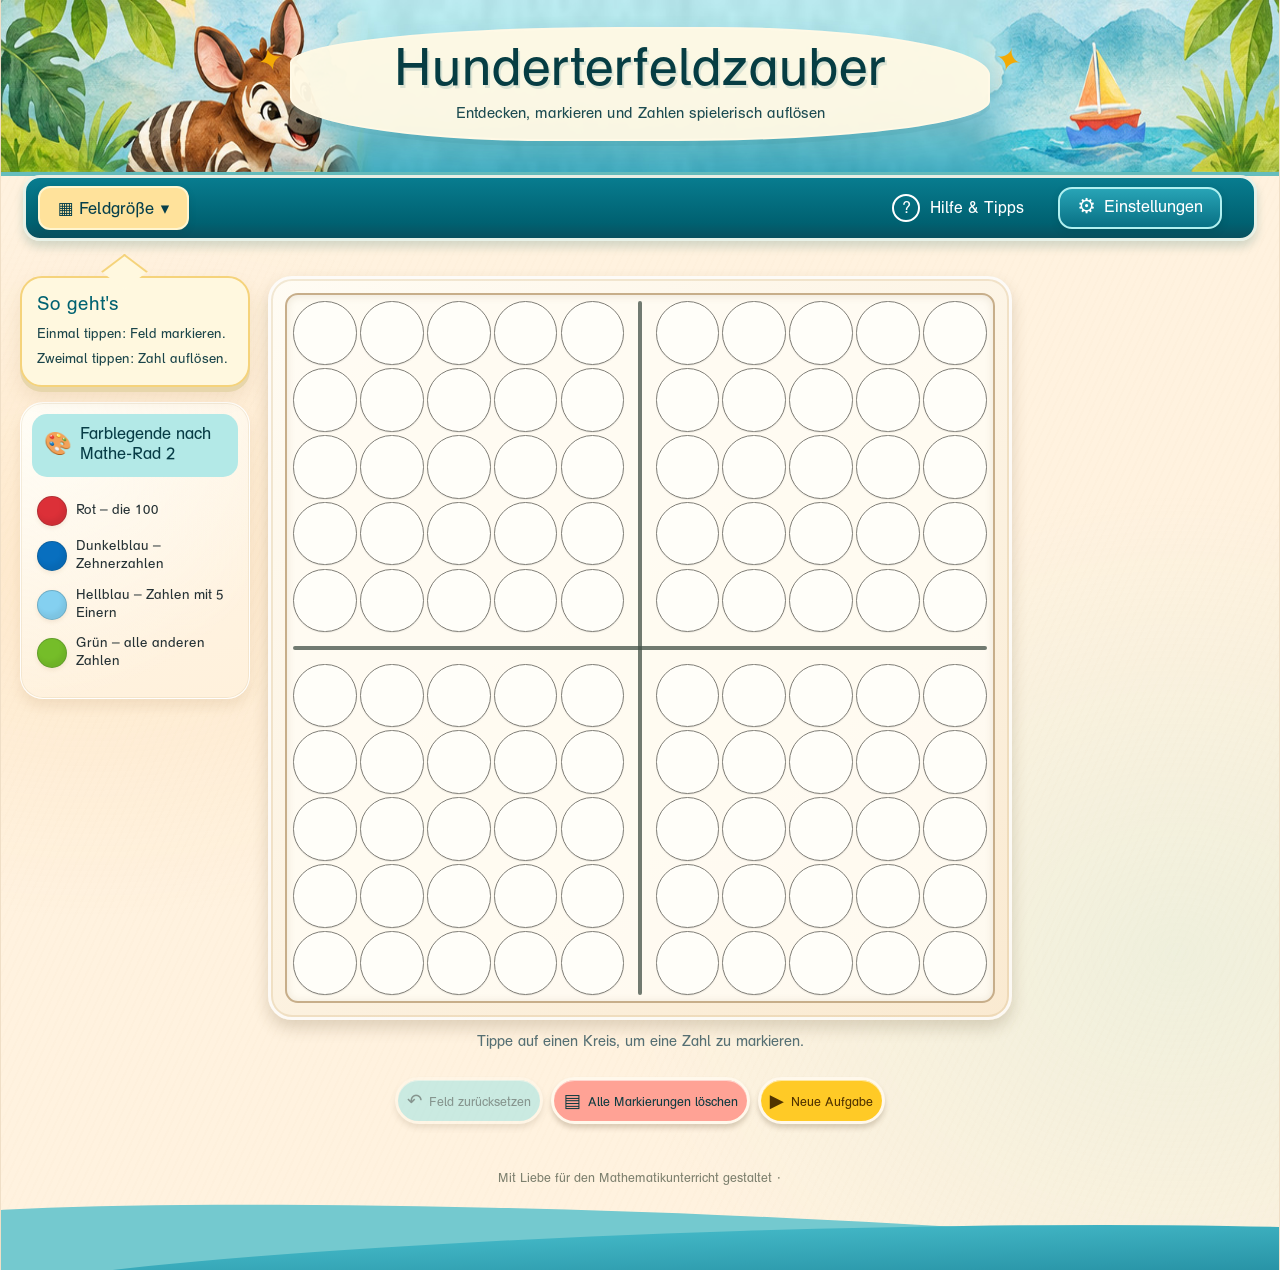
==== commit 4a544c57: "Add 20er-Feld selector and shared Zauberwelt navigation to Hunderterfeldzauber" ====
--- a/hunderterfeldzauber-release/index.html
+++ b/hunderterfeldzauber-release/index.html
@@ -541,26 +541,62 @@
   .footer-art p {font-size:.61rem;line-height:1.15;margin:0 13px;max-width:92%;}
 }
 
-
-.top-nav{overflow:visible}
-.world-links{position:relative;flex:0 0 auto;margin:0 5px 0 0;font-size:.95rem;z-index:30}
-.world-links summary{list-style:none;cursor:pointer;display:flex;align-items:center;justify-content:center;gap:6px;padding:9px 12px;border:1px solid #c2eff0aa;border-radius:12px;color:#fff9db;background:#ffffff18;user-select:none;white-space:nowrap}
-.world-links summary::-webkit-details-marker{display:none}
-.world-links summary:hover,.world-links[open] summary{background:#ffffff30}
-.world-links summary:focus-visible{outline:3px solid #ffbd3d;outline-offset:3px}
-.world-chevron{font-size:.8em;transform-origin:center;transition:transform .15s ease}
-.world-links[open] .world-chevron{transform:rotate(180deg)}
-.world-links-panel{position:absolute;right:0;top:calc(100% + 8px);min-width:208px;padding:10px;border:2px solid #e6d5b1;border-radius:16px;background:#fff8e8;box-shadow:0 10px 25px #16404a55;display:grid;gap:5px;color:#134d55}
-.world-links-heading{font-size:.88rem;color:#41666c;padding:3px 8px 7px}
-.world-links-panel a{color:#064c56;display:block;padding:10px;border-radius:9px;text-decoration:none;font-size:1rem}
-.world-links-panel a:hover,.world-links-panel a:focus-visible{background:#bee9e4;text-decoration:underline}
-.footer-art p{max-width:96%;text-align:center;line-height:1.5}
-.footer-art strong{font-weight:400;color:#27636b}
-.footer-links a{color:#0a6373;text-decoration:underline;text-underline-offset:3px}
-.footer-links a:focus-visible{outline:2px solid #0a6373;outline-offset:3px}
-@media(max-width:640px){.top-nav{gap:4px}.world-links{font-size:.73rem;margin-right:0}.world-links summary{padding:7px 6px;gap:3px}.world-links-panel{right:-2px;min-width:190px}.footer-art{min-height:87px;height:auto;padding:10px 12px 48px}.footer-art p{font-size:.72rem}}
-@media(max-width:355px){.top-nav{gap:2px}.active-tab{min-width:0}.world-links{font-size:.68rem}.world-links summary{padding:7px 3px;gap:2px}.world-chevron{display:none}.nav-settings{padding:7px 3px}}
+/* Release 1.0 – gemeinsame, zugängliche Zauberwelt-Navigation. */
+.top-nav { overflow:visible; }
+.world-links {position:relative; flex:0 0 auto; margin:0 5px 0 0; font-size:.95rem; z-index:30;}
+.world-links summary {list-style:none; cursor:pointer; display:flex; align-items:center; justify-content:center; gap:6px; padding:9px 12px; border:1px solid #c2eff0aa; border-radius:12px; color:#fff9db; background:#ffffff18; user-select:none; white-space:nowrap;}
+.world-links summary::-webkit-details-marker {display:none;}
+.world-links summary:hover,.world-links[open] summary {background:#ffffff30;}
+.world-links summary:focus-visible {outline:3px solid #ffbd3d; outline-offset:3px;}
+.world-chevron {font-size:.8em; transform-origin:center; transition:transform .15s ease;}
+.world-links[open] .world-chevron {transform:rotate(180deg);}
+.world-links-panel {position:absolute; right:0; top:calc(100% + 8px); min-width:208px; padding:10px; border:2px solid #e6d5b1; border-radius:16px; background:#fff8e8; box-shadow:0 10px 25px #16404a55; display:grid; gap:5px; color:#134d55;}
+.world-links-heading {font-size:.88rem; color:#41666c; padding:3px 8px 7px;}
+.world-links-panel a {color:#064c56; display:block; padding:10px; border-radius:9px; text-decoration:none; font-size:1rem;}
+.world-links-panel a:hover,.world-links-panel a:focus-visible {background:#bee9e4; text-decoration:underline;}
+.footer-art p {max-width:96%; text-align:center; line-height:1.5;}
+.footer-art strong {font-weight:400; color:#27636b;}
+.footer-links a {color:#0a6373; text-decoration:underline; text-underline-offset:3px;}
+.footer-links a:focus-visible {outline:2px solid #0a6373; outline-offset:3px;}
+@media(max-width:640px) {
+  .top-nav {gap:4px;}
+  .world-links {font-size:.73rem; margin-right:0;}
+  .world-links summary {padding:7px 6px; gap:3px;}
+  .world-links-panel {right:-2px; min-width:190px;}
+  .footer-art {min-height:87px; height:auto; padding:10px 12px 48px;}
+  .footer-art p {font-size:.72rem;}
+}
+@media(max-width:355px) {
+  .top-nav {gap:2px;}
+  .active-tab {min-width:0;}
+  .world-links {font-size:.68rem;}
+  .world-links summary {padding:7px 3px; gap:2px;}
+  .world-chevron {display:none;}
+  .nav-settings {padding:7px 3px;}
+}
+
+/* Feldgröße: 100 (10×10) oder 20 (2×10), weiterhin echte Kreise. */
+.field-size-picker{position:relative;z-index:110;flex:0 0 auto}
+.field-size-picker summary{cursor:pointer;list-style:none;display:flex;align-items:center;gap:7px;padding:10px 18px;background:#ffe29b;color:#063f4b;border-radius:12px;border:2px solid #fff5cf;box-shadow:0 3px 6px #12495344;font-size:1.05rem;white-space:nowrap}
+.field-size-picker summary::-webkit-details-marker{display:none}
+.field-size-picker summary:hover{background:#ffedb7}
+.field-size-picker summary:focus-visible,.field-size-options button:focus-visible{outline:3px solid #f4a927;outline-offset:3px}
+.field-size-options{position:absolute;left:0;top:calc(100% + 6px);min-width:230px;background:#fff9ea;border:2px solid #e4cb9a;border-radius:14px;display:grid;gap:5px;padding:8px;box-shadow:0 12px 25px #173a474a;z-index:111}
+.field-size-options button{border:0;background:transparent;border-radius:9px;color:#15434a;padding:12px 10px;text-align:left;font-size:.95rem;white-space:nowrap}
+.field-size-options button:hover,.field-size-options button[aria-pressed="true"]{background:#d6f1e5}
+.board.twenty{aspect-ratio:4.3 / 1;grid-template-rows:repeat(2,minmax(0,1fr));row-gap:20px;}
+.board.twenty::before{height:calc(100% - 12px)}
+.board.twenty::after{width:calc(100% - 12px);height:3px;top:calc(50% - 1px)}
+.board.twenty .number-cell{font-size:clamp(1rem,2vw,2rem)!important}
+.board.twenty .number-cell::before{width:min(95%,97%);}
+.board.twenty .number-cell[hidden]{display:none!important}
+.zw-footer-links{position:relative;z-index:3;font-family:inherit;font-size:.72rem;text-align:center;color:#164a54}
+.zw-footer-links a{font-family:inherit;color:#066678}
+@media(max-width:640px){.field-size-picker summary{font-size:.73rem;padding:7px 5px;gap:3px}.field-size-options{min-width:200px;left:0}.board.twenty{--cross-gap:14px;row-gap:12px}.board.twenty .number-cell{font-size:clamp(.76rem,3.5vw,1.25rem)!important}.footer-art{flex-direction:column;align-items:center;padding-top:7px}.zw-footer-links{font-size:.62rem}}
+@media(max-width:355px){.field-size-picker summary{font-size:.69rem;padding:7px 3px}.field-size-options{left:-3px}}
+
 </style>
+
 
 
 </head>
@@ -575,11 +611,11 @@
     </div>
   </header>
   <nav class="top-nav" aria-label="Hauptnavigation">
-    <span class="active-tab" aria-current="page"><span aria-hidden="true">▦</span> Hunderterfeld</span>
+    <details class="field-size-picker" id="fieldSizePicker"><summary id="fieldSizeToggle" aria-label="Feldgröße auswählen">▦ Feldgröße <span aria-hidden="true">▾</span></summary><div class="field-size-options" role="group" aria-label="Feldgröße"><button type="button" data-field-count="100" aria-pressed="true">100er-Feld · 10 × 10</button><button type="button" data-field-count="20" aria-pressed="false">20er-Feld · 2 × 10</button></div></details>
     <button class="nav-help" type="button" id="helpButton" aria-haspopup="dialog"><span aria-hidden="true">?</span> Hilfe &amp; Tipps</button>
     <button class="nav-settings" type="button" id="settingsButton" aria-haspopup="dialog" aria-controls="settingsDialog"><span aria-hidden="true">⚙</span> Einstellungen</button>
-    <details class="world-links" id="worldLinks"><summary aria-label="Weitere Apps der Zauberwelt anzeigen"><span aria-hidden="true">✦</span> Zauberwelt <span class="world-chevron" aria-hidden="true">▾</span></summary><div class="world-links-panel"><span class="world-links-heading">Entdecke die Zauberwelt</span><a href="https://silbenzauber.lessqq.de/" target="_blank" rel="noopener noreferrer">Silbenzauber</a><a href="https://silbenzauber.pages.dev/zahlenzauber/" target="_blank" rel="noopener noreferrer">Zahlenzauber</a></div></details>
-  </nav>
+    <span data-zauberwelt-nav data-app="hunderterfeldzauber"></span>
+</nav>
   <main class="main-layout">
     <section class="okapi-guide" aria-label="So geht es – Tipp vom Okapi im Banner">
       <div class="guide-bubble"><strong>So geht's</strong><span>Einmal tippen: Feld markieren.</span><span>Zweimal tippen: Zahl auflösen.</span></div>
@@ -598,7 +634,7 @@
 
     <section class="board-area" aria-label="Hunderterfeld spielen">
       <div class="board-paper" id="boardPaper">
-        <div class="board" id="board" role="group" aria-label="Hunderterfeld mit 100 Feldern, von links oben 1 bis rechts unten 100"></div>
+        <div class="board" id="board" role="group" aria-label="Zahlenfeld, von links oben nach rechts unten"></div>
         <div class="speech-bubble hidden" id="speechBubble" role="status" aria-label="Aufgelöste Zahl">
           <span class="bubble-number" id="bubbleNumber"></span>
         </div>
@@ -628,7 +664,7 @@
         <p class="voice-note" id="voiceNote">Die verfügbaren Stimmen hängen vom Browser und Gerät ab.</p>
       </section>
     </dialog>
-  <footer class="footer-art" aria-label="Apps der Zauberwelt"><p>Mit Liebe für den Mathematikunterricht gestaltet · <strong>Eine App der Zauberwelt</strong><span class="footer-links"> · <a href="https://silbenzauber.lessqq.de/" target="_blank" rel="noopener noreferrer">Silbenzauber</a> · <a href="https://silbenzauber.pages.dev/zahlenzauber/" target="_blank" rel="noopener noreferrer">Zahlenzauber</a></span></p><div class="wave wave-back"></div><div class="wave wave-front"></div></footer>
+  <footer class="footer-art" aria-label="Apps der Zauberwelt"><p>Mit Liebe für den Mathematikunterricht gestaltet · </p><span data-zauberwelt-footer class="zw-footer-links"></span><div class="wave wave-back"></div><div class="wave wave-front"></div></footer>
 </div>
 <dialog id="helpDialog" class="help-dialog" aria-labelledby="helpTitle">
   <div class="help-inner">
@@ -702,6 +738,7 @@
   let revealed = null;
   let availableVoices = [];
   let settings = loadSettings();
+  let fieldCount = 100;
   const buttons = [];
 
   function loadSettings() {
@@ -766,6 +803,7 @@
     button.dataset.color = color;
     button.classList.toggle('is-selected', selected === n);
     const visible = state === 2 && settings.showInField;
+    button.hidden = n > fieldCount;
     button.textContent = visible ? formatNumber(n) : '';
     const position = 'Zeile ' + (Math.floor((n - 1) / 10) + 1) + ', Spalte ' + ((n - 1) % 10 + 1);
     button.setAttribute('aria-label', 'Feld ' + position + ', ' + (state === 0 ? 'verdeckt' : state === 1 ? 'markiert, Zahl verborgen' : 'Zahl ' + n + ' aufgelöst'));
@@ -859,8 +897,7 @@
     const bubbleWasVisible = !bubble.classList.contains('hidden');
     if (field || bubbleWasVisible) event.preventDefault();
     if (field && boardElement.contains(field)) {
-      const n = Number(field.dataset.number);
-      board = Model.resetOne(board, n);
+      const n = Number(field.dataset.number);      board = Model.resetOne(board, n);
       if (selected === n) selected = null;
       setStatus('Feld ' + n + ' ist wieder verdeckt.');
       render();
@@ -892,8 +929,27 @@
       boardElement.classList.remove('board-reset-flash');
       void boardElement.offsetWidth;
       if (settings.animationEnabled) boardElement.classList.add('board-reset-flash');
-    } else setStatus('Alle Markierungen sind gelöscht. Die 100 Zahlen sind wieder versteckt.');
-  }
+    } else setStatus('Alle Markierungen sind gelöscht. Die ' + fieldCount + ' Zahlen sind wieder versteckt.');
+  }
+  // Wechsel der Feldgröße verändert keine Spielregeln; alle Markierungen werden bewusst zurückgesetzt.
+  const picker = document.getElementById('fieldSizePicker');
+  document.querySelectorAll('[data-field-count]').forEach(choice => {
+    choice.addEventListener('click', () => {
+      const next = Number(choice.dataset.fieldCount);
+      if (![20, 100].includes(next)) return;
+      fieldCount = next;
+      boardElement.classList.toggle('twenty', next === 20);
+      boardElement.setAttribute('aria-label', next === 20
+        ? 'Zwanzigerfeld: zwei Reihen mit je zehn Zahlen von 1 bis 20'
+        : 'Hunderterfeld: zehn Reihen mit je zehn Zahlen von 1 bis 100');
+      document.querySelectorAll('[data-field-count]').forEach(button => {
+        button.setAttribute('aria-pressed', String(Number(button.dataset.fieldCount) === next));
+      });
+      picker.open = false;
+      clearBoard(false);
+      setStatus(next === 20 ? '20er-Feld mit zwei Reihen: alle Zahlen sind verdeckt.' : '100er-Feld: alle Zahlen sind verdeckt.');
+    });
+  });
   document.getElementById('clearAll').addEventListener('click', () => clearBoard(false));
   document.getElementById('newTask').addEventListener('click', () => clearBoard(true));
   for (const key of ['showInField','speechEnabled','speechOnly','animationEnabled','legendEnabled']) {
@@ -940,5 +996,6 @@
 })();
 
 </script>
+<script src="/zauberwelt-nav.js" defer></script>
 </body>
 </html>
